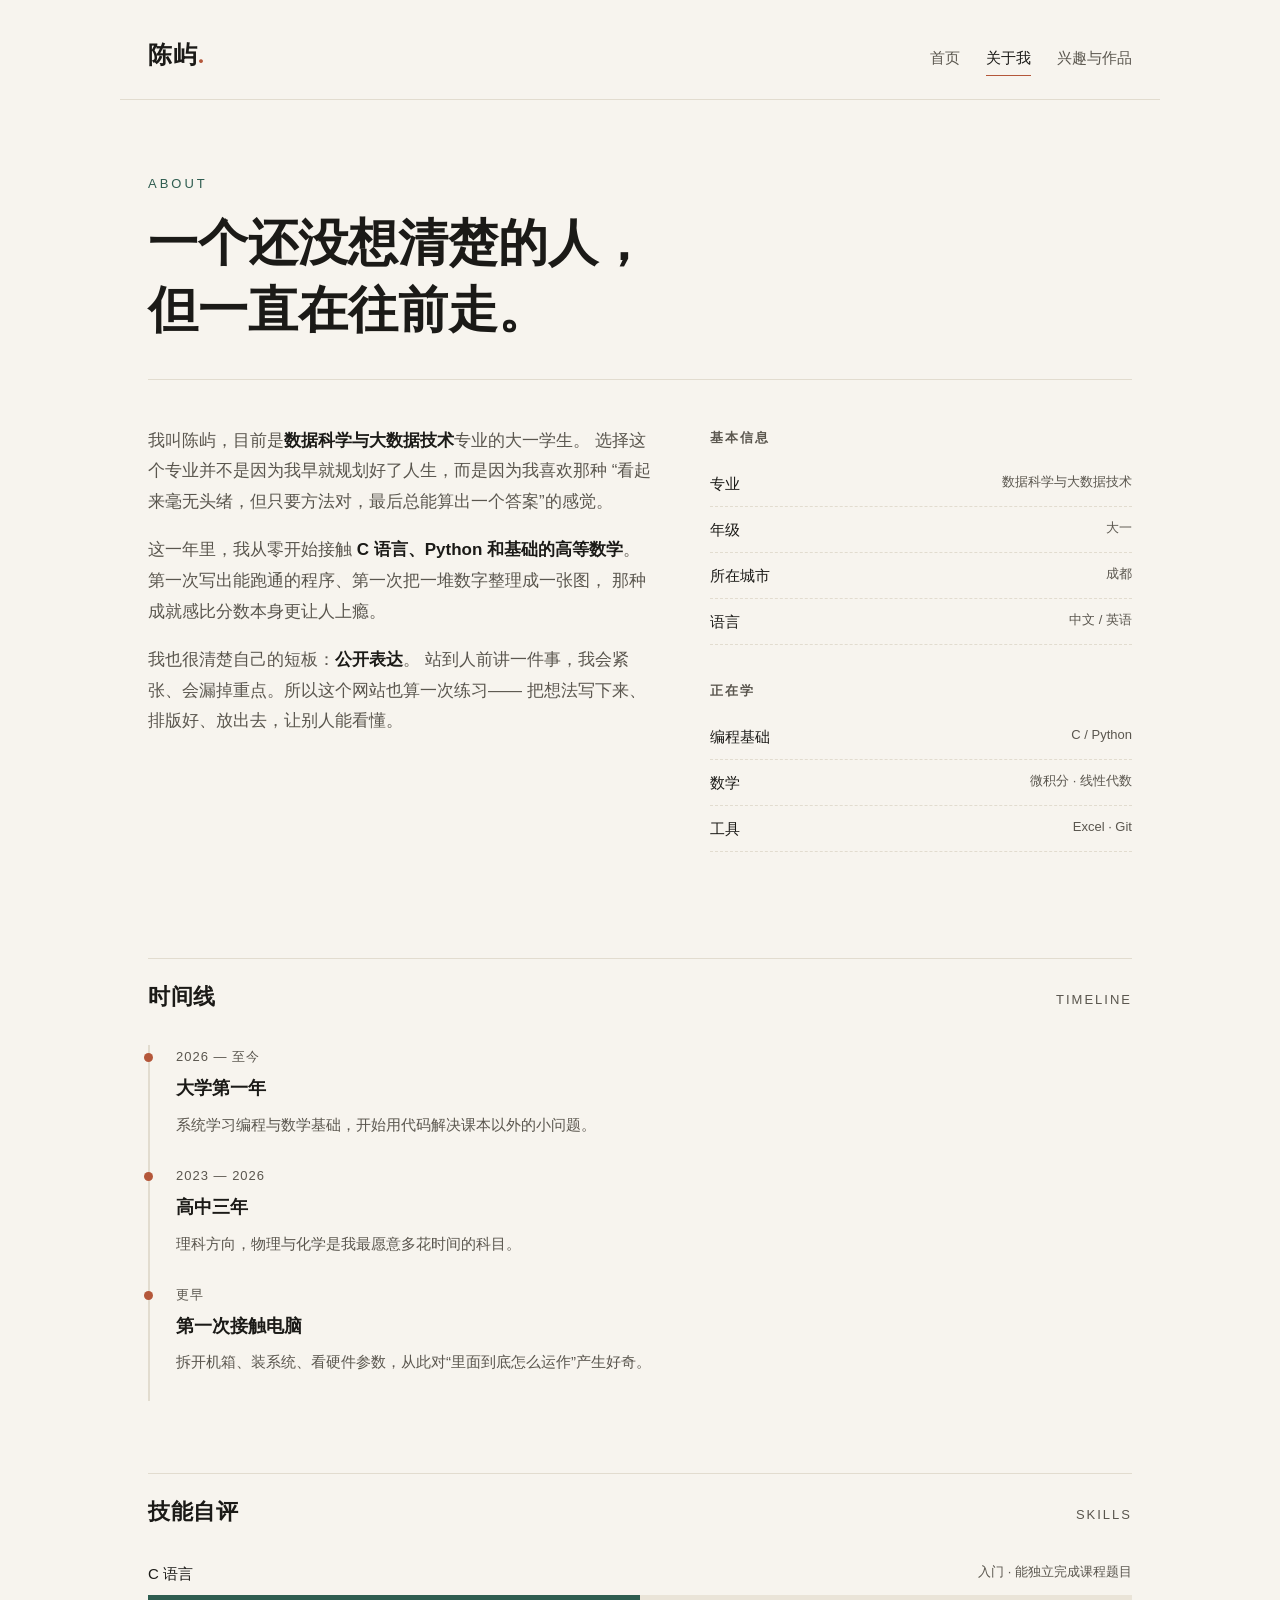
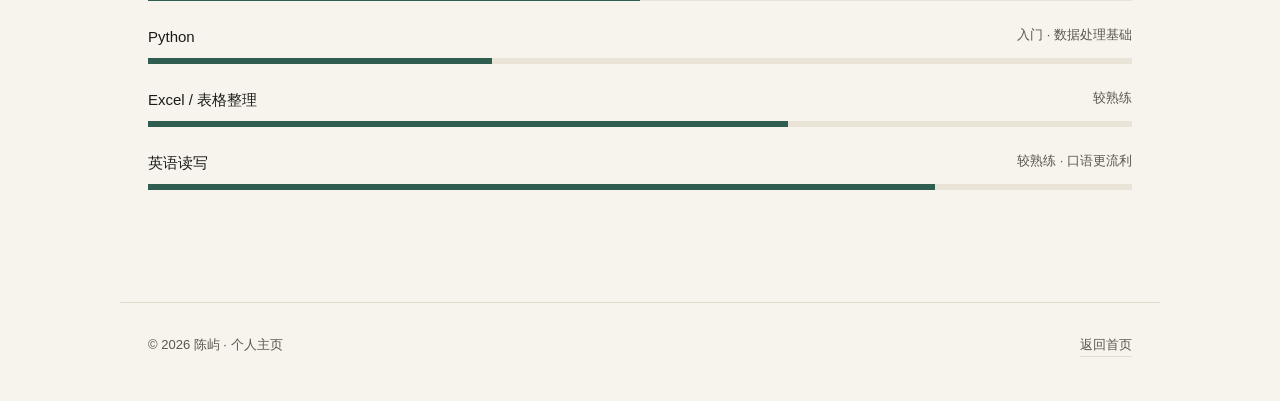
==== about.html @ 1a2fe1fd "Add files via upload" ====
<!DOCTYPE html>
<html lang="zh-CN">
<head>
  <meta charset="UTF-8">
  <meta name="viewport" content="width=device-width, initial-scale=1.0">
  <title>关于我 · 陈屿</title>
  <link rel="stylesheet" href="style.css">
</head>
<body>
  <header class="site-header">
    <a class="brand" href="index.html">陈屿<span class="dot">.</span></a>
    <nav class="nav">
      <a href="index.html">首页</a>
      <a class="active" href="about.html">关于我</a>
      <a href="works.html">兴趣与作品</a>
    </nav>
  </header>

  <main>
    <section class="page-title">
      <p>ABOUT</p>
      <h1>一个还没想清楚的人，<br>但一直在往前走。</h1>
    </section>

    <div class="two-col">
      <div class="text">
        <p>
          我叫陈屿，目前是<strong>数据科学与大数据技术</strong>专业的大一学生。
          选择这个专业并不是因为我早就规划好了人生，而是因为我喜欢那种
          “看起来毫无头绪，但只要方法对，最后总能算出一个答案”的感觉。
        </p>
        <p>
          这一年里，我从零开始接触 <strong>C 语言、Python 和基础的高等数学</strong>。
          第一次写出能跑通的程序、第一次把一堆数字整理成一张图，
          那种成就感比分数本身更让人上瘾。
        </p>
        <p>
          我也很清楚自己的短板：<strong>公开表达</strong>。
          站到人前讲一件事，我会紧张、会漏掉重点。所以这个网站也算一次练习——
          把想法写下来、排版好、放出去，让别人能看懂。
        </p>
      </div>

      <div>
        <div class="info-block">
          <h4>基本信息</h4>
          <ul>
            <li>专业<span>数据科学与大数据技术</span></li>
            <li>年级<span>大一</span></li>
            <li>所在城市<span>成都</span></li>
            <li>语言<span>中文 / 英语</span></li>
          </ul>
        </div>

        <div class="info-block">
          <h4>正在学</h4>
          <ul>
            <li>编程基础<span>C / Python</span></li>
            <li>数学<span>微积分 · 线性代数</span></li>
            <li>工具<span>Excel · Git</span></li>
          </ul>
        </div>
      </div>
    </div>

    <section class="section">
      <div class="section-head">
        <h2>时间线</h2>
        <span>timeline</span>
      </div>
      <div class="timeline">
        <div class="timeline-item">
          <p class="when">2026 — 至今</p>
          <h3>大学第一年</h3>
          <p>系统学习编程与数学基础，开始用代码解决课本以外的小问题。</p>
        </div>
        <div class="timeline-item">
          <p class="when">2023 — 2026</p>
          <h3>高中三年</h3>
          <p>理科方向，物理与化学是我最愿意多花时间的科目。</p>
        </div>
        <div class="timeline-item">
          <p class="when">更早</p>
          <h3>第一次接触电脑</h3>
          <p>拆开机箱、装系统、看硬件参数，从此对“里面到底怎么运作”产生好奇。</p>
        </div>
      </div>
    </section>

    <section class="section">
      <div class="section-head">
        <h2>技能自评</h2>
        <span>skills</span>
      </div>
      <div class="skills">
        <div class="skill">
          <p class="row">C 语言 <em>入门 · 能独立完成课程题目</em></p>
          <div class="track"><div class="fill w50"></div></div>
        </div>
        <div class="skill">
          <p class="row">Python <em>入门 · 数据处理基础</em></p>
          <div class="track"><div class="fill w35"></div></div>
        </div>
        <div class="skill">
          <p class="row">Excel / 表格整理 <em>较熟练</em></p>
          <div class="track"><div class="fill w65"></div></div>
        </div>
        <div class="skill">
          <p class="row">英语读写 <em>较熟练 · 口语更流利</em></p>
          <div class="track"><div class="fill w80"></div></div>
        </div>
      </div>
    </section>
  </main>

  <footer class="site-footer">
    <span>© 2026 陈屿 · 个人主页</span>
    <a href="index.html">返回首页</a>
  </footer>
</body>
</html>
---- style.css ----
/* ===== 基础设定 ===== */
:root {
  --ink: #1b1a17;
  --ink-soft: #5a564e;
  --paper: #f7f4ee;
  --card: #fffdf8;
  --line: #e2dccf;
  --accent: #2f5d50;
  --accent-warm: #b4573a;
  --max: 1040px;
}

* {
  margin: 0;
  padding: 0;
  box-sizing: border-box;
}

html {
  scroll-behavior: smooth;
}

body {
  background: var(--paper);
  color: var(--ink);
  font-family: -apple-system, "PingFang SC", "Microsoft YaHei", "Helvetica Neue", sans-serif;
  font-size: 17px;
  line-height: 1.8;
  -webkit-font-smoothing: antialiased;
}

img {
  max-width: 100%;
  display: block;
}

a {
  color: inherit;
  text-decoration: none;
}

/* ===== 页头 ===== */
.site-header {
  max-width: var(--max);
  margin: 0 auto;
  padding: 34px 28px 22px;
  display: flex;
  align-items: baseline;
  justify-content: space-between;
  gap: 20px;
  border-bottom: 1px solid var(--line);
}

.brand {
  font-family: Georgia, "Songti SC", "SimSun", serif;
  font-size: 24px;
  letter-spacing: 1px;
  font-weight: 700;
}

.brand .dot {
  color: var(--accent-warm);
}

.nav {
  display: flex;
  gap: 26px;
  font-size: 15px;
  color: var(--ink-soft);
}

.nav a {
  padding-bottom: 4px;
  border-bottom: 1px solid transparent;
  transition: color 0.2s ease, border-color 0.2s ease;
}

.nav a:hover {
  color: var(--ink);
  border-bottom-color: var(--ink);
}

.nav a.active {
  color: var(--ink);
  border-bottom-color: var(--accent-warm);
}

/* ===== 通用容器 ===== */
main {
  max-width: var(--max);
  margin: 0 auto;
  padding: 0 28px 90px;
}

.section {
  padding-top: 72px;
}

.section-head {
  display: flex;
  align-items: baseline;
  justify-content: space-between;
  gap: 20px;
  margin-bottom: 28px;
  border-top: 1px solid var(--line);
  padding-top: 18px;
}

.section-head h2 {
  font-family: Georgia, "Songti SC", "SimSun", serif;
  font-size: 22px;
  font-weight: 600;
  letter-spacing: 0.5px;
}

.section-head span {
  font-size: 13px;
  color: var(--ink-soft);
  letter-spacing: 2px;
  text-transform: uppercase;
}

/* ===== 首屏 ===== */
.hero {
  padding: 84px 0 40px;
}

.eyebrow {
  font-size: 13px;
  letter-spacing: 3px;
  color: var(--accent);
  margin-bottom: 26px;
}

.hero h1 {
  font-family: Georgia, "Songti SC", "SimSun", serif;
  font-size: clamp(38px, 6vw, 68px);
  line-height: 1.28;
  font-weight: 600;
  letter-spacing: 1px;
  max-width: 15em;
}

.hero .lead {
  margin-top: 30px;
  max-width: 34em;
  color: var(--ink-soft);
}

.hero-actions {
  margin-top: 38px;
  display: flex;
  flex-wrap: wrap;
  gap: 14px;
}

.btn {
  display: inline-block;
  padding: 12px 26px;
  border: 1px solid var(--ink);
  border-radius: 2px;
  font-size: 15px;
  letter-spacing: 1px;
  transition: background 0.2s ease, color 0.2s ease;
}

.btn:hover {
  background: var(--ink);
  color: var(--paper);
}

.btn.ghost {
  border-color: var(--line);
  color: var(--ink-soft);
}

.btn.ghost:hover {
  background: transparent;
  border-color: var(--ink);
  color: var(--ink);
}

/* ===== 卡片网格 ===== */
.grid {
  display: grid;
  grid-template-columns: repeat(3, 1fr);
  gap: 22px;
}

.card {
  background: var(--card);
  border: 1px solid var(--line);
  padding: 30px 26px 32px;
  transition: transform 0.25s ease, border-color 0.25s ease;
}

.card:hover {
  transform: translateY(-4px);
  border-color: var(--accent);
}

.card .num {
  font-family: Georgia, serif;
  font-size: 13px;
  color: var(--accent-warm);
  letter-spacing: 2px;
}

.card h3 {
  font-family: Georgia, "Songti SC", "SimSun", serif;
  font-size: 20px;
  font-weight: 600;
  margin: 12px 0 10px;
}

.card p {
  font-size: 15px;
  color: var(--ink-soft);
  line-height: 1.85;
}

/* ===== 引言 ===== */
.quote {
  margin-top: 64px;
  padding: 40px 0 0;
  border-top: 1px solid var(--line);
}

.quote p {
  font-family: Georgia, "Songti SC", "SimSun", serif;
  font-size: clamp(20px, 2.6vw, 27px);
  line-height: 1.7;
  max-width: 30em;
  color: var(--ink);
}

.quote .from {
  margin-top: 16px;
  font-family: inherit;
  font-size: 14px;
  color: var(--ink-soft);
  letter-spacing: 1px;
}

/* ===== 关于页 ===== */
.page-title {
  padding: 72px 0 10px;
  border-bottom: 1px solid var(--line);
  padding-bottom: 34px;
}

.page-title p {
  font-size: 13px;
  letter-spacing: 3px;
  color: var(--accent);
  margin-bottom: 14px;
}

.page-title h1 {
  font-family: Georgia, "Songti SC", "SimSun", serif;
  font-size: clamp(32px, 4.6vw, 50px);
  font-weight: 600;
  line-height: 1.35;
}

.two-col {
  display: grid;
  grid-template-columns: 1.2fr 1fr;
  gap: 56px;
  padding-top: 46px;
}

.two-col .text p {
  color: var(--ink-soft);
  margin-bottom: 18px;
}

.two-col .text p strong {
  color: var(--ink);
  font-weight: 600;
}

.info-block h4 {
  font-size: 13px;
  letter-spacing: 2px;
  color: var(--ink-soft);
  margin-bottom: 12px;
}

.info-block {
  margin-bottom: 34px;
}

.info-block ul {
  list-style: none;
  font-size: 15px;
}

.info-block li {
  padding: 9px 0;
  border-bottom: 1px dashed var(--line);
  display: flex;
  justify-content: space-between;
  gap: 12px;
}

.info-block li span {
  color: var(--ink-soft);
  font-size: 13px;
}

/* ===== 时间线 ===== */
.timeline {
  margin-top: 8px;
  border-left: 2px solid var(--line);
  padding-left: 26px;
}

.timeline-item {
  position: relative;
  padding-bottom: 26px;
}

.timeline-item::before {
  content: "";
  position: absolute;
  left: -32px;
  top: 8px;
  width: 9px;
  height: 9px;
  border-radius: 50%;
  background: var(--accent-warm);
}

.timeline-item .when {
  font-size: 13px;
  letter-spacing: 1px;
  color: var(--ink-soft);
}

.timeline-item h3 {
  font-family: Georgia, "Songti SC", "SimSun", serif;
  font-size: 18px;
  font-weight: 600;
  margin: 4px 0 6px;
}

.timeline-item p {
  font-size: 15px;
  color: var(--ink-soft);
}

/* ===== 技能条 ===== */
.skills {
  margin-top: 10px;
}

.skill {
  margin-bottom: 22px;
}

.skill .row {
  display: flex;
  justify-content: space-between;
  font-size: 15px;
  margin-bottom: 8px;
}

.skill .row em {
  font-style: normal;
  color: var(--ink-soft);
  font-size: 13px;
}

.track {
  height: 6px;
  background: #eae4d8;
}

.fill {
  height: 6px;
  background: var(--accent);
}

.fill.w80 { width: 80%; }
.fill.w65 { width: 65%; }
.fill.w50 { width: 50%; }
.fill.w35 { width: 35%; }

/* ===== 作品页 ===== */
.works-grid {
  display: grid;
  grid-template-columns: repeat(2, 1fr);
  gap: 24px;
  padding-top: 46px;
}

.work {
  background: var(--card);
  border: 1px solid var(--line);
  padding: 34px 30px;
}

.work .tag {
  display: inline-block;
  font-size: 12px;
  letter-spacing: 1px;
  color: var(--accent);
  border: 1px solid var(--line);
  padding: 3px 10px;
  margin-bottom: 16px;
}

.work h3 {
  font-family: Georgia, "Songti SC", "SimSun", serif;
  font-size: 21px;
  font-weight: 600;
  margin-bottom: 10px;
}

.work p {
  font-size: 15px;
  color: var(--ink-soft);
}

.work ul {
  list-style: none;
  margin-top: 16px;
  font-size: 14px;
  color: var(--ink-soft);
}

.work ul li {
  padding: 5px 0;
}

.work ul li::before {
  content: "— ";
  color: var(--accent-warm);
}

/* ===== 页脚 ===== */
.site-footer {
  border-top: 1px solid var(--line);
  padding: 30px 28px 44px;
  max-width: var(--max);
  margin: 0 auto;
  display: flex;
  justify-content: space-between;
  flex-wrap: wrap;
  gap: 12px;
  font-size: 13px;
  color: var(--ink-soft);
}

.site-footer a {
  border-bottom: 1px solid var(--line);
}

.site-footer a:hover {
  border-bottom-color: var(--ink);
  color: var(--ink);
}

/* ===== 响应式 ===== */
@media (max-width: 860px) {
  .grid,
  .works-grid,
  .two-col {
    grid-template-columns: 1fr;
    gap: 22px;
  }

  .hero {
    padding-top: 56px;
  }

  .site-header {
    flex-direction: column;
    align-items: flex-start;
    gap: 12px;
  }

  .nav {
    gap: 20px;
  }

  main {
    padding-bottom: 60px;
  }
}
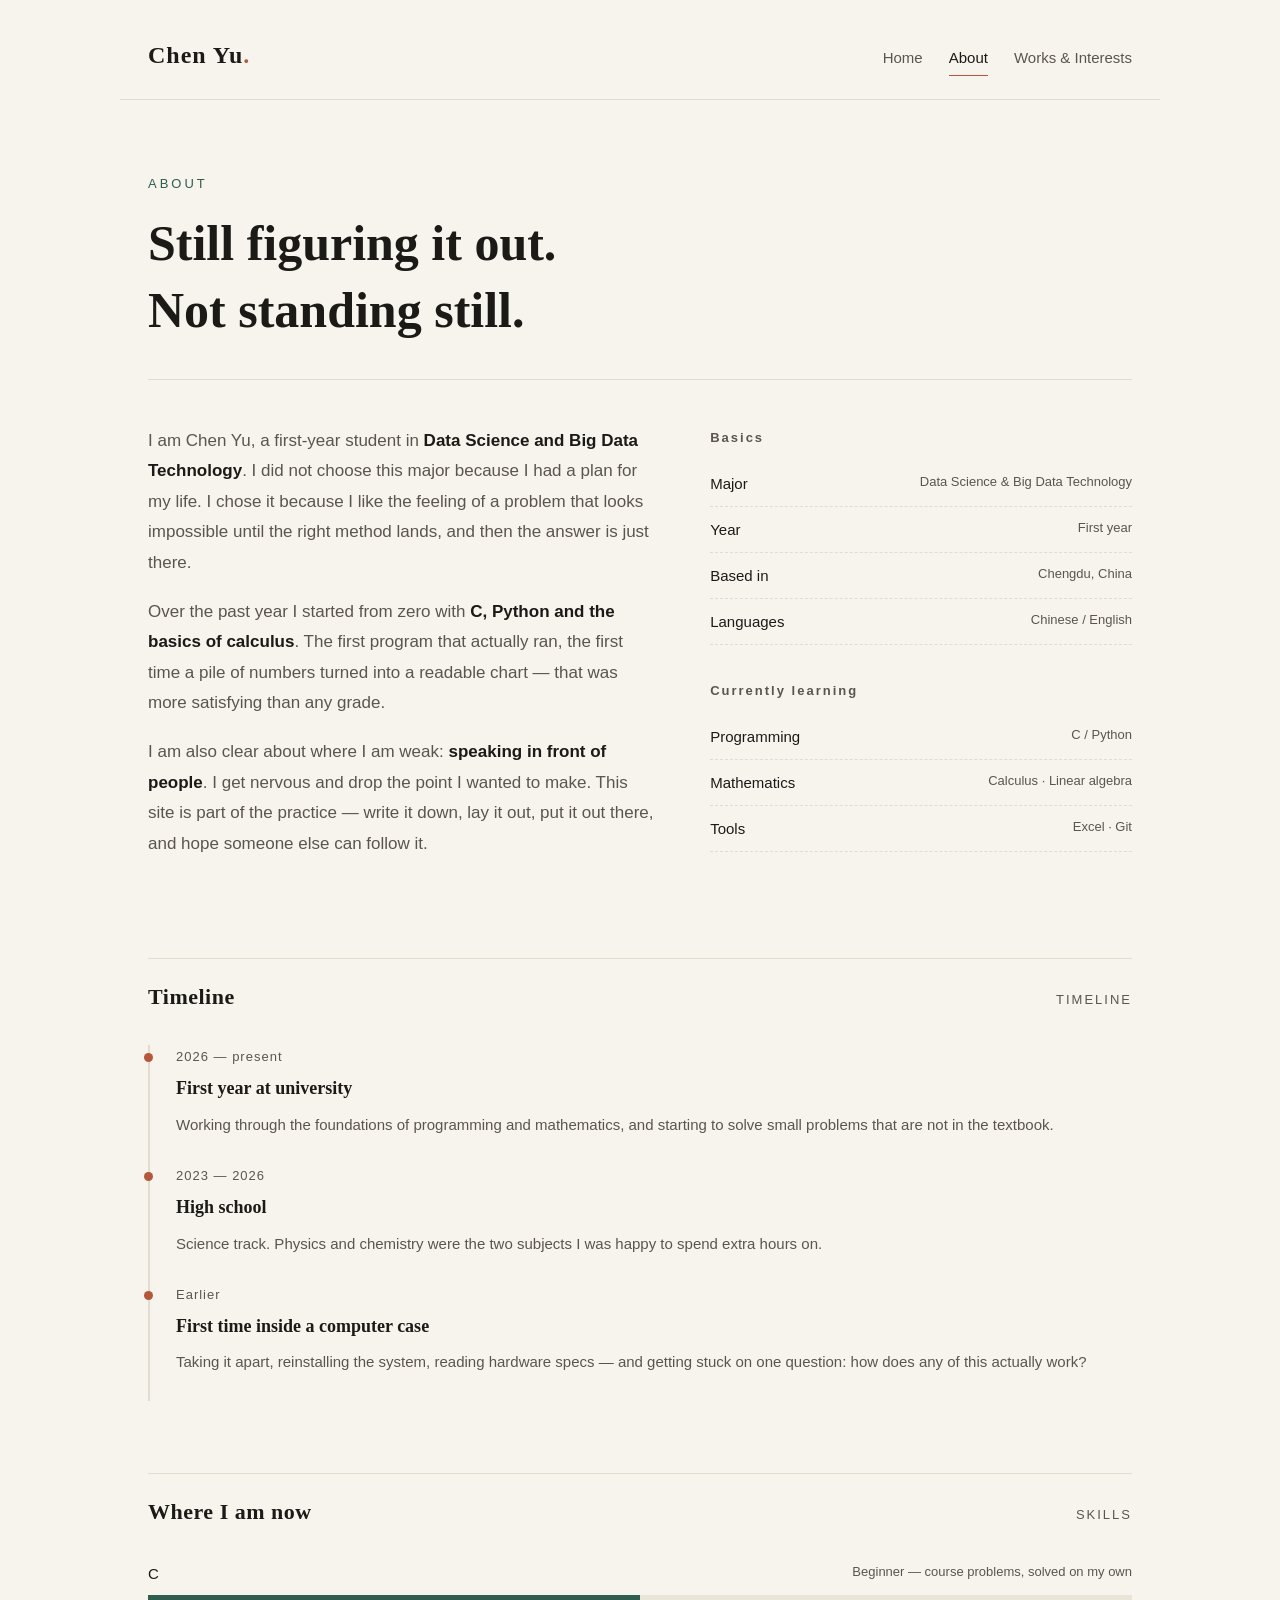
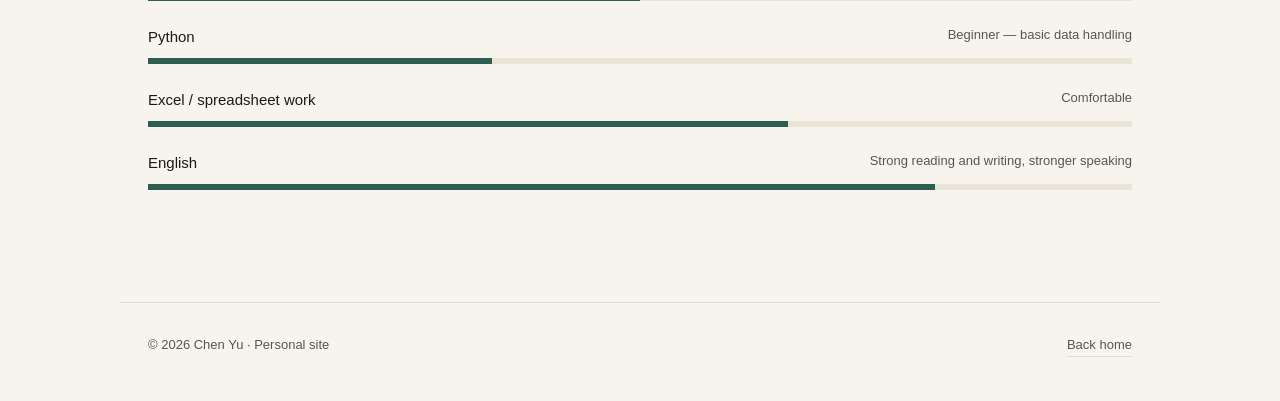
==== commit 81ee6cd2: "Add files via upload" ====
--- a/about.html
+++ b/about.html
@@ -1,63 +1,64 @@
 <!DOCTYPE html>
-<html lang="zh-CN">
+<html lang="en">
 <head>
   <meta charset="UTF-8">
   <meta name="viewport" content="width=device-width, initial-scale=1.0">
-  <title>关于我 · 陈屿</title>
+  <title>About · Chen Yu</title>
   <link rel="stylesheet" href="style.css">
 </head>
 <body>
   <header class="site-header">
-    <a class="brand" href="index.html">陈屿<span class="dot">.</span></a>
+    <a class="brand" href="index.html">Chen Yu<span class="dot">.</span></a>
     <nav class="nav">
-      <a href="index.html">首页</a>
-      <a class="active" href="about.html">关于我</a>
-      <a href="works.html">兴趣与作品</a>
+      <a href="index.html">Home</a>
+      <a class="active" href="about.html">About</a>
+      <a href="works.html">Works &amp; Interests</a>
     </nav>
   </header>
 
   <main>
     <section class="page-title">
       <p>ABOUT</p>
-      <h1>一个还没想清楚的人，<br>但一直在往前走。</h1>
+      <h1>Still figuring it out.<br>Not standing still.</h1>
     </section>
 
     <div class="two-col">
       <div class="text">
         <p>
-          我叫陈屿，目前是<strong>数据科学与大数据技术</strong>专业的大一学生。
-          选择这个专业并不是因为我早就规划好了人生，而是因为我喜欢那种
-          “看起来毫无头绪，但只要方法对，最后总能算出一个答案”的感觉。
+          I am Chen Yu, a first-year student in <strong>Data Science and Big Data Technology</strong>.
+          I did not choose this major because I had a plan for my life. I chose it because I like
+          the feeling of a problem that looks impossible until the right method lands,
+          and then the answer is just there.
         </p>
         <p>
-          这一年里，我从零开始接触 <strong>C 语言、Python 和基础的高等数学</strong>。
-          第一次写出能跑通的程序、第一次把一堆数字整理成一张图，
-          那种成就感比分数本身更让人上瘾。
+          Over the past year I started from zero with <strong>C, Python and the basics of calculus</strong>.
+          The first program that actually ran, the first time a pile of numbers turned into a readable
+          chart — that was more satisfying than any grade.
         </p>
         <p>
-          我也很清楚自己的短板：<strong>公开表达</strong>。
-          站到人前讲一件事，我会紧张、会漏掉重点。所以这个网站也算一次练习——
-          把想法写下来、排版好、放出去，让别人能看懂。
+          I am also clear about where I am weak: <strong>speaking in front of people</strong>.
+          I get nervous and drop the point I wanted to make. This site is part of the practice —
+          write it down, lay it out, put it out there, and hope someone else can follow it.
         </p>
       </div>
 
       <div>
         <div class="info-block">
-          <h4>基本信息</h4>
+          <h4>Basics</h4>
           <ul>
-            <li>专业<span>数据科学与大数据技术</span></li>
-            <li>年级<span>大一</span></li>
-            <li>所在城市<span>成都</span></li>
-            <li>语言<span>中文 / 英语</span></li>
+            <li>Major<span>Data Science &amp; Big Data Technology</span></li>
+            <li>Year<span>First year</span></li>
+            <li>Based in<span>Chengdu, China</span></li>
+            <li>Languages<span>Chinese / English</span></li>
           </ul>
         </div>
 
         <div class="info-block">
-          <h4>正在学</h4>
+          <h4>Currently learning</h4>
           <ul>
-            <li>编程基础<span>C / Python</span></li>
-            <li>数学<span>微积分 · 线性代数</span></li>
-            <li>工具<span>Excel · Git</span></li>
+            <li>Programming<span>C / Python</span></li>
+            <li>Mathematics<span>Calculus · Linear algebra</span></li>
+            <li>Tools<span>Excel · Git</span></li>
           </ul>
         </div>
       </div>
@@ -65,48 +66,48 @@
 
     <section class="section">
       <div class="section-head">
-        <h2>时间线</h2>
+        <h2>Timeline</h2>
         <span>timeline</span>
       </div>
       <div class="timeline">
         <div class="timeline-item">
-          <p class="when">2026 — 至今</p>
-          <h3>大学第一年</h3>
-          <p>系统学习编程与数学基础，开始用代码解决课本以外的小问题。</p>
+          <p class="when">2026 — present</p>
+          <h3>First year at university</h3>
+          <p>Working through the foundations of programming and mathematics, and starting to solve small problems that are not in the textbook.</p>
         </div>
         <div class="timeline-item">
           <p class="when">2023 — 2026</p>
-          <h3>高中三年</h3>
-          <p>理科方向，物理与化学是我最愿意多花时间的科目。</p>
+          <h3>High school</h3>
+          <p>Science track. Physics and chemistry were the two subjects I was happy to spend extra hours on.</p>
         </div>
         <div class="timeline-item">
-          <p class="when">更早</p>
-          <h3>第一次接触电脑</h3>
-          <p>拆开机箱、装系统、看硬件参数，从此对“里面到底怎么运作”产生好奇。</p>
+          <p class="when">Earlier</p>
+          <h3>First time inside a computer case</h3>
+          <p>Taking it apart, reinstalling the system, reading hardware specs — and getting stuck on one question: how does any of this actually work?</p>
         </div>
       </div>
     </section>
 
     <section class="section">
       <div class="section-head">
-        <h2>技能自评</h2>
+        <h2>Where I am now</h2>
         <span>skills</span>
       </div>
       <div class="skills">
         <div class="skill">
-          <p class="row">C 语言 <em>入门 · 能独立完成课程题目</em></p>
+          <p class="row">C <em>Beginner — course problems, solved on my own</em></p>
           <div class="track"><div class="fill w50"></div></div>
         </div>
         <div class="skill">
-          <p class="row">Python <em>入门 · 数据处理基础</em></p>
+          <p class="row">Python <em>Beginner — basic data handling</em></p>
           <div class="track"><div class="fill w35"></div></div>
         </div>
         <div class="skill">
-          <p class="row">Excel / 表格整理 <em>较熟练</em></p>
+          <p class="row">Excel / spreadsheet work <em>Comfortable</em></p>
           <div class="track"><div class="fill w65"></div></div>
         </div>
         <div class="skill">
-          <p class="row">英语读写 <em>较熟练 · 口语更流利</em></p>
+          <p class="row">English <em>Strong reading and writing, stronger speaking</em></p>
           <div class="track"><div class="fill w80"></div></div>
         </div>
       </div>
@@ -114,8 +115,8 @@
   </main>
 
   <footer class="site-footer">
-    <span>© 2026 陈屿 · 个人主页</span>
-    <a href="index.html">返回首页</a>
+    <span>© 2026 Chen Yu · Personal site</span>
+    <a href="index.html">Back home</a>
   </footer>
 </body>
 </html>
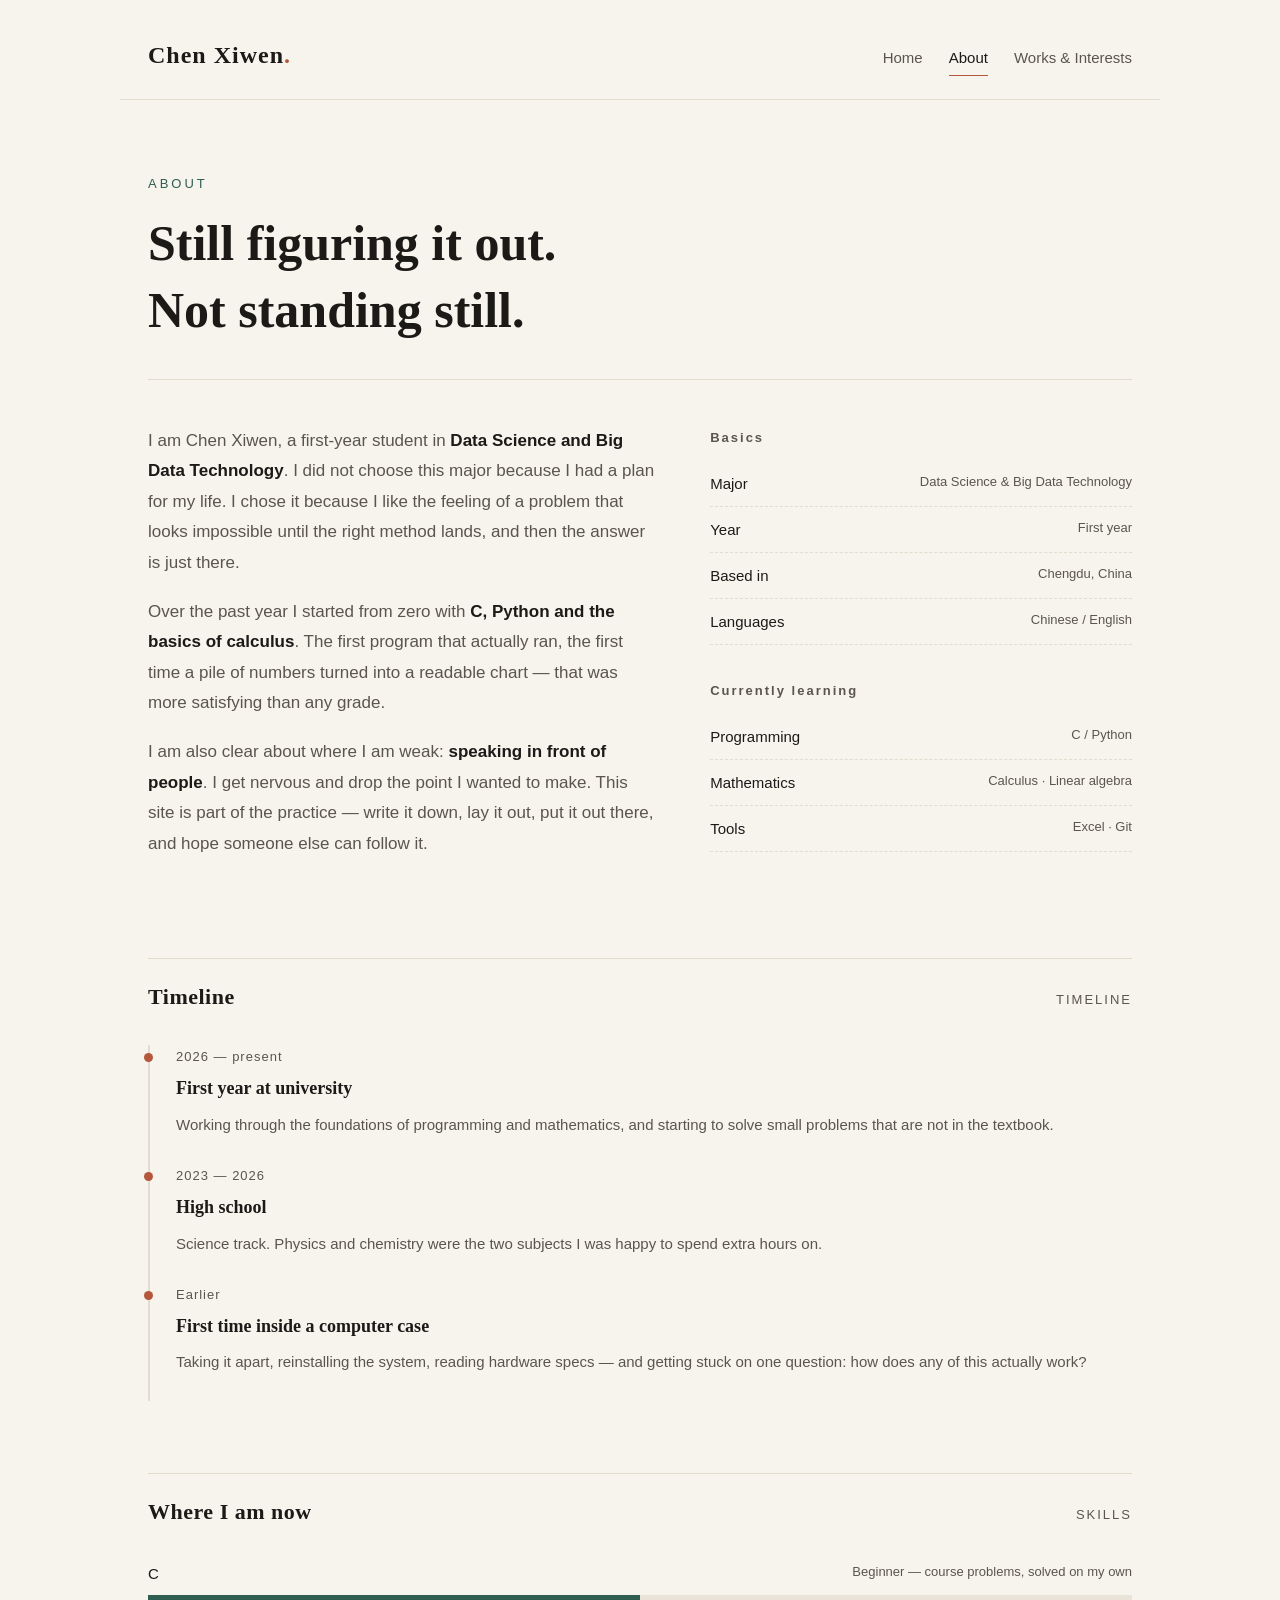
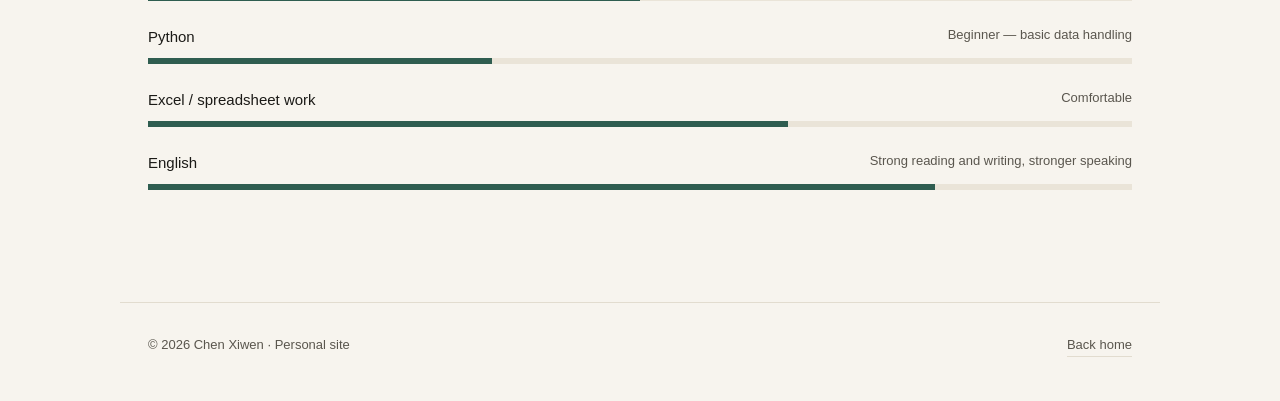
==== commit 95c221fc: "Add files via upload" ====
--- a/about.html
+++ b/about.html
@@ -3,12 +3,12 @@
 <head>
   <meta charset="UTF-8">
   <meta name="viewport" content="width=device-width, initial-scale=1.0">
-  <title>About · Chen Yu</title>
+  <title>About · Chen Xiwen</title>
   <link rel="stylesheet" href="style.css">
 </head>
 <body>
   <header class="site-header">
-    <a class="brand" href="index.html">Chen Yu<span class="dot">.</span></a>
+    <a class="brand" href="index.html">Chen Xiwen<span class="dot">.</span></a>
     <nav class="nav">
       <a href="index.html">Home</a>
       <a class="active" href="about.html">About</a>
@@ -25,7 +25,7 @@
     <div class="two-col">
       <div class="text">
         <p>
-          I am Chen Yu, a first-year student in <strong>Data Science and Big Data Technology</strong>.
+          I am Chen Xiwen, a first-year student in <strong>Data Science and Big Data Technology</strong>.
           I did not choose this major because I had a plan for my life. I chose it because I like
           the feeling of a problem that looks impossible until the right method lands,
           and then the answer is just there.
@@ -115,7 +115,7 @@
   </main>
 
   <footer class="site-footer">
-    <span>© 2026 Chen Yu · Personal site</span>
+    <span>© 2026 Chen Xiwen · Personal site</span>
     <a href="index.html">Back home</a>
   </footer>
 </body>
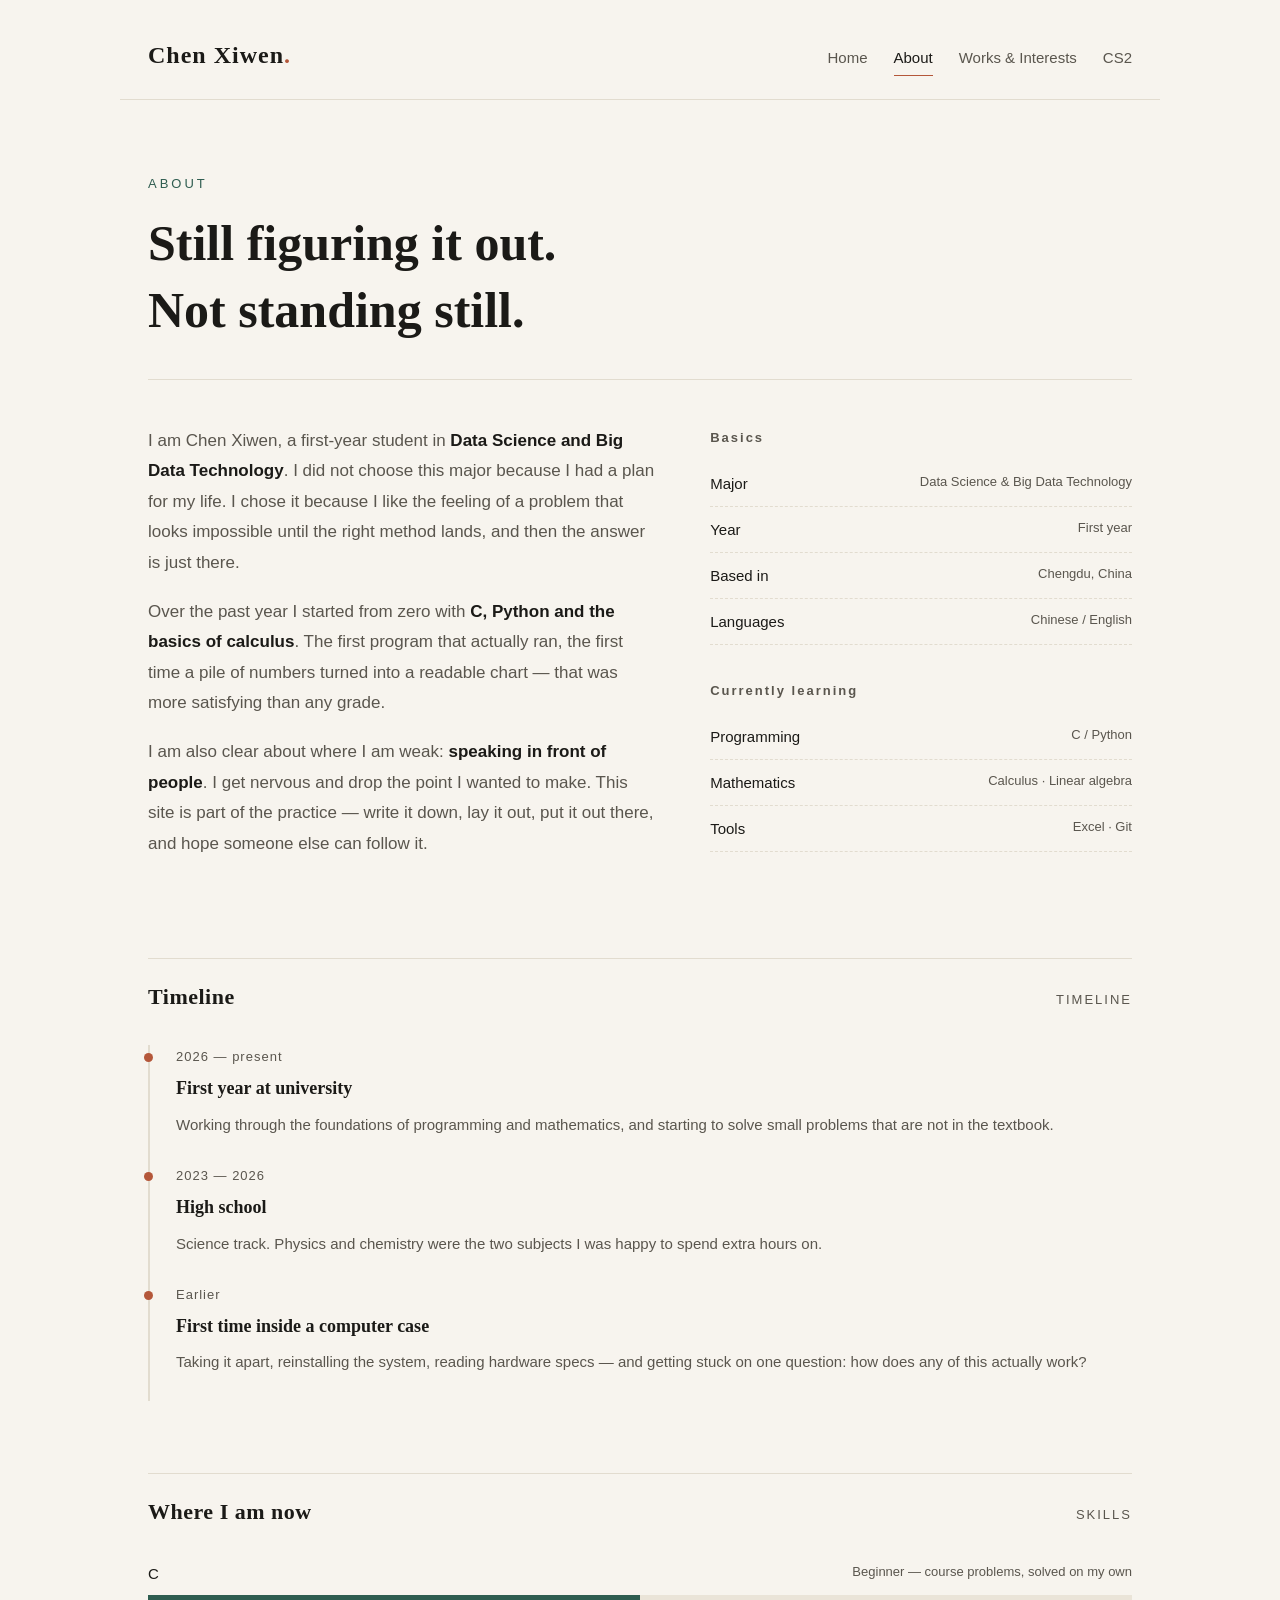
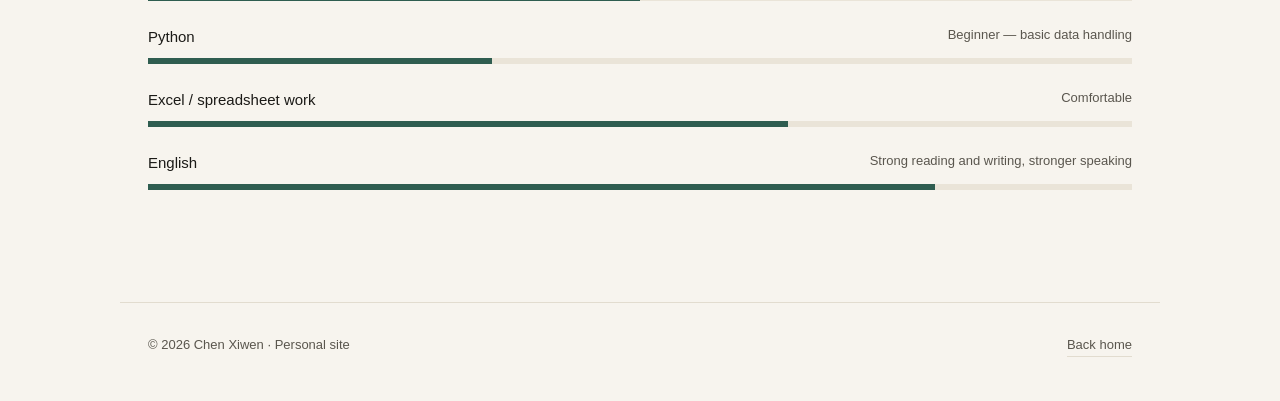
==== commit 4683c439: "Add files via upload" ====
--- a/about.html
+++ b/about.html
@@ -13,6 +13,7 @@
       <a href="index.html">Home</a>
       <a class="active" href="about.html">About</a>
       <a href="works.html">Works &amp; Interests</a>
+      <a href="cs2.html">CS2</a>
     </nav>
   </header>
 
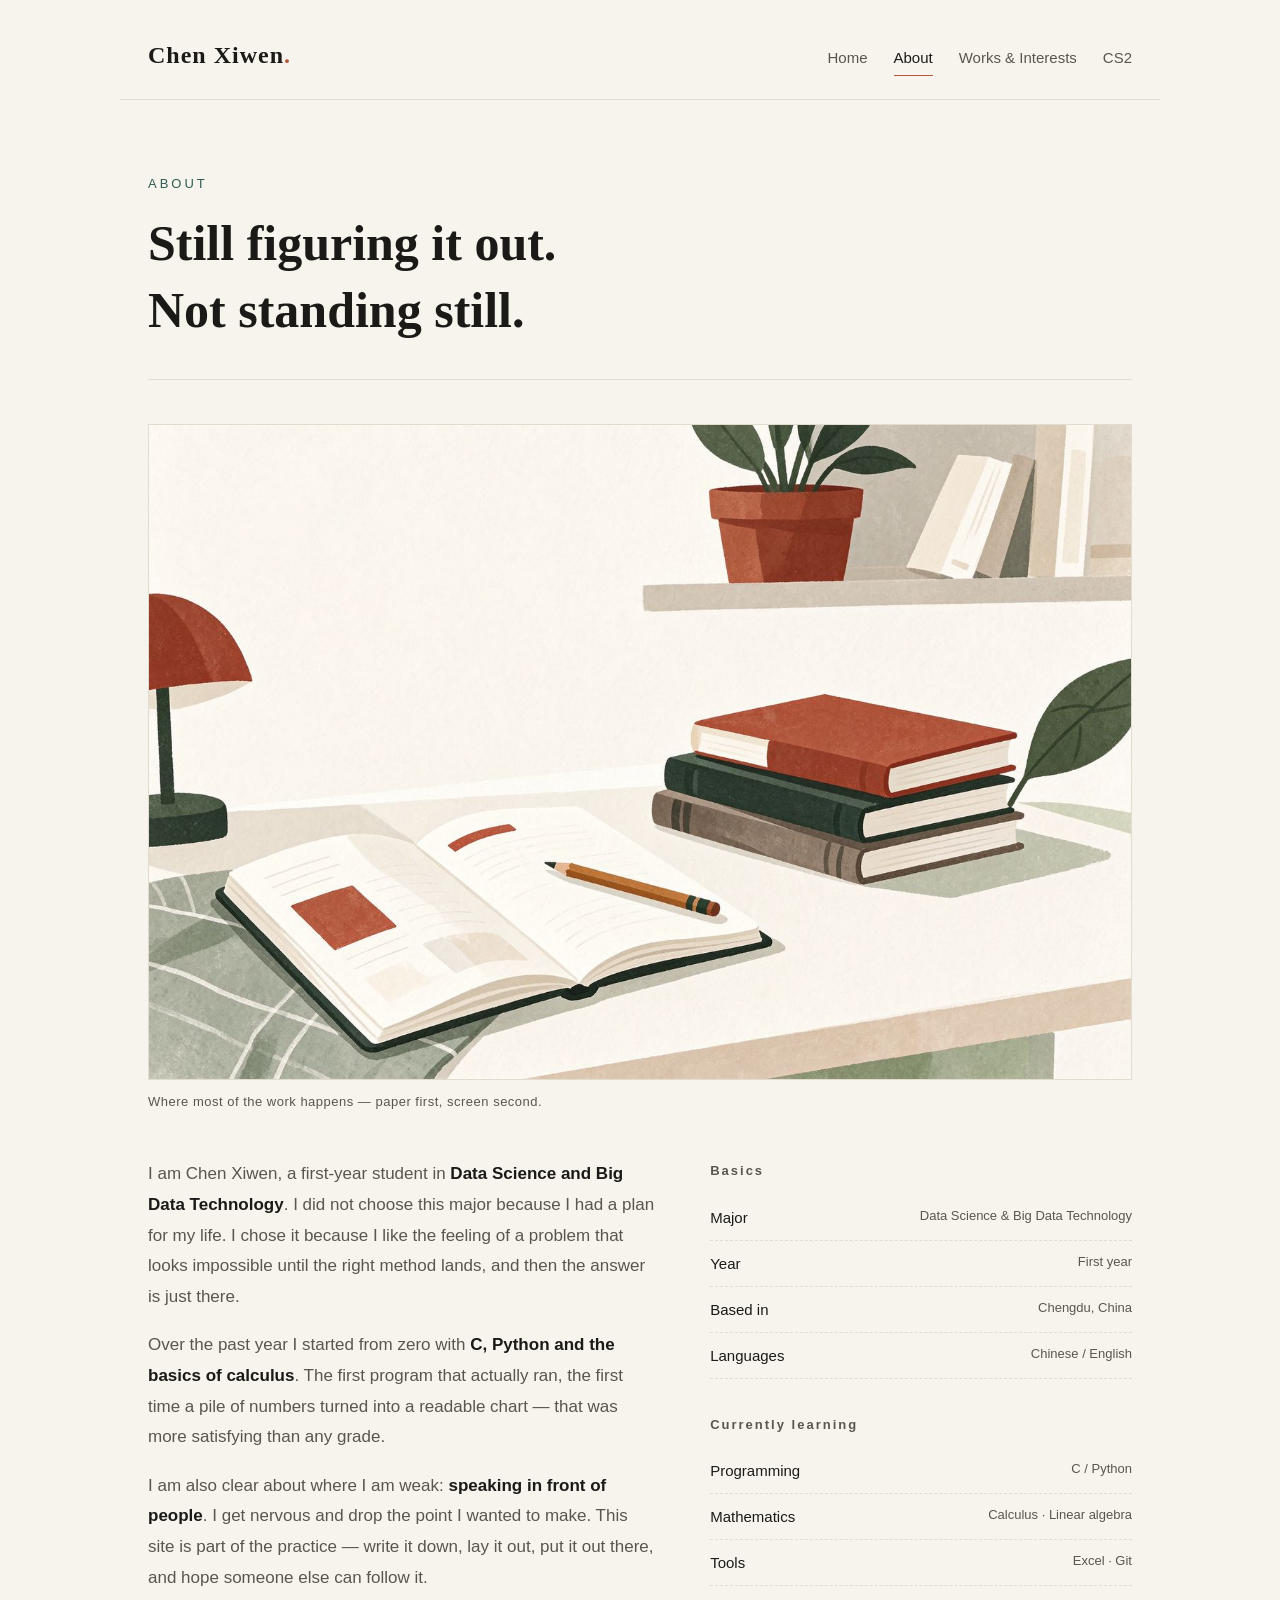
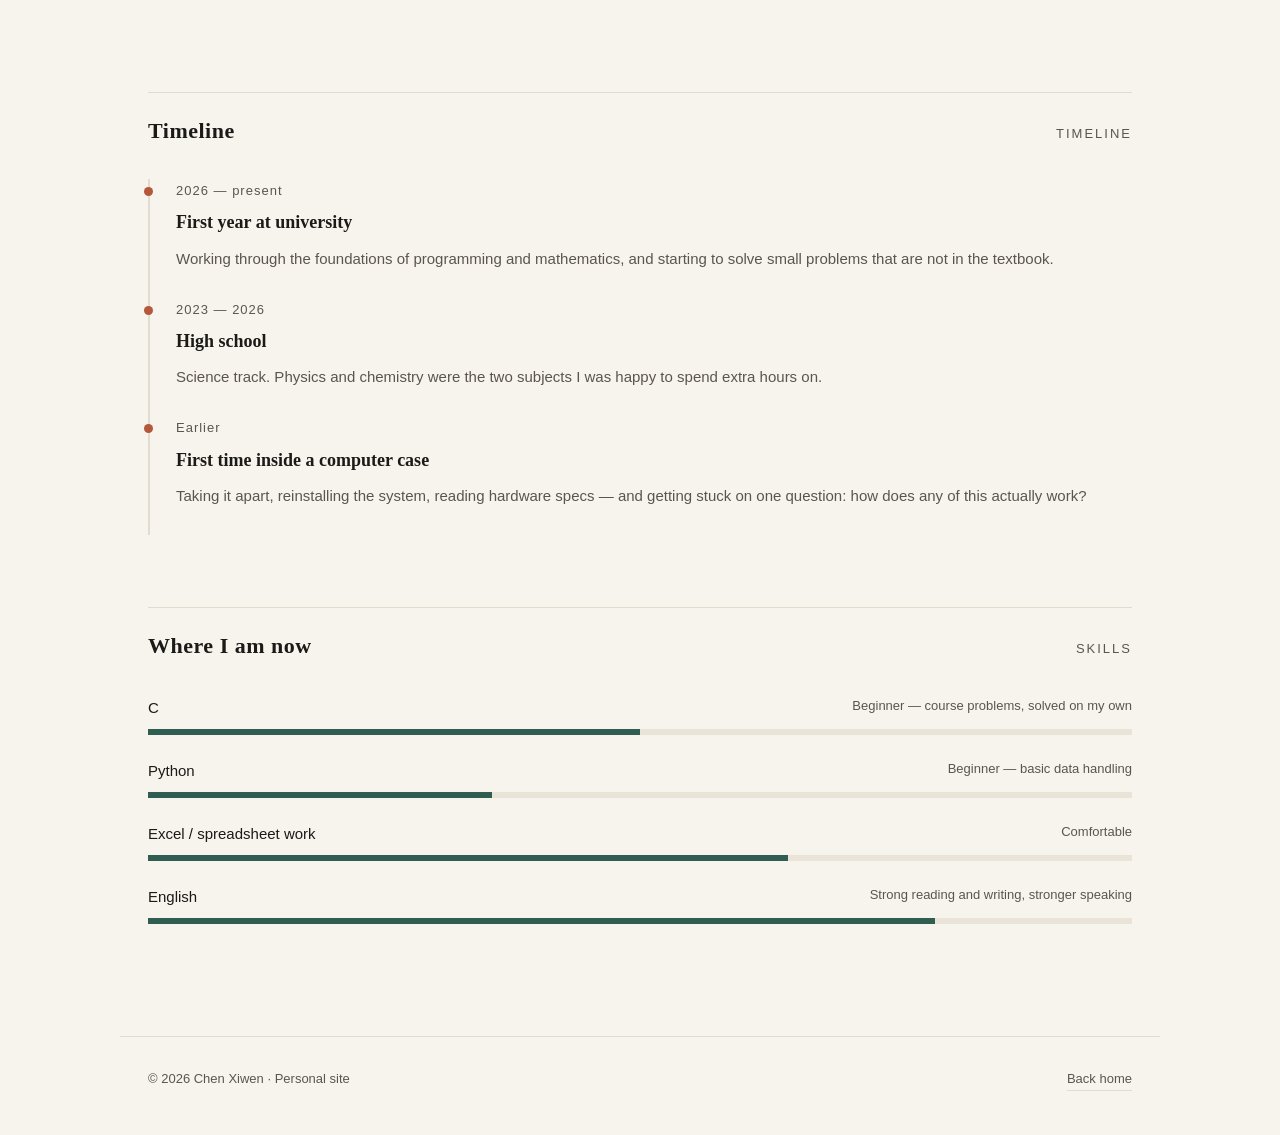
==== commit 9253324b: "Add files via upload" ====
--- a/about.html
+++ b/about.html
@@ -3,6 +3,7 @@
 <head>
   <meta charset="UTF-8">
   <meta name="viewport" content="width=device-width, initial-scale=1.0">
+  <meta name="description" content="About Chen Xiwen: first-year Data Science and Big Data Technology student — major, city, what he is learning this semester, a short timeline and a self-assessed skill list.">
   <title>About · Chen Xiwen</title>
   <link rel="stylesheet" href="style.css">
 </head>
@@ -13,7 +14,7 @@
       <a href="index.html">Home</a>
       <a class="active" href="about.html">About</a>
       <a href="works.html">Works &amp; Interests</a>
-      <a href="cs2.html">CS2</a>
+      <a href="https://chenceven.github.io/cs2/">CS2</a>
     </nav>
   </header>
 
@@ -22,6 +23,11 @@
       <p>ABOUT</p>
       <h1>Still figuring it out.<br>Not standing still.</h1>
     </section>
+
+    <figure class="media">
+      <img src="desk.jpg" alt="An illustrated desk corner: an open notebook with a red bookmark, a pencil, three stacked books and a small plant">
+      <figcaption>Where most of the work happens — paper first, screen second.</figcaption>
+    </figure>
 
     <div class="two-col">
       <div class="text">
--- a/style.css
+++ b/style.css
@@ -489,3 +489,134 @@
     padding-bottom: 60px;
   }
 }
+
+/* ===== 图片、表格、表单与无障碍 ===== */
+.skip {
+  position: absolute;
+  left: -9999px;
+  top: 0;
+  padding: 10px 18px;
+  background: var(--ink);
+  color: var(--paper);
+  font-size: 14px;
+  z-index: 20;
+}
+
+.skip:focus {
+  left: 16px;
+  top: 16px;
+}
+
+a:focus-visible,
+button:focus-visible,
+input:focus-visible {
+  outline: 2px solid var(--accent-warm);
+  outline-offset: 3px;
+}
+
+.media {
+  margin: 44px 0 0;
+}
+
+.media img {
+  width: 100%;
+  height: auto;
+  border: 1px solid var(--line);
+  background: var(--card);
+}
+
+.media figcaption {
+  margin-top: 10px;
+  font-size: 13px;
+  letter-spacing: 0.5px;
+  color: var(--ink-soft);
+}
+
+.table-wrap {
+  overflow-x: auto;
+}
+
+table {
+  width: 100%;
+  border-collapse: collapse;
+  background: var(--card);
+  border: 1px solid var(--line);
+  font-size: 15px;
+}
+
+table caption {
+  caption-side: top;
+  text-align: left;
+  padding-bottom: 12px;
+  font-size: 13px;
+  letter-spacing: 1px;
+  color: var(--ink-soft);
+}
+
+table th,
+table td {
+  padding: 12px 16px;
+  border-bottom: 1px solid var(--line);
+  text-align: left;
+  vertical-align: top;
+}
+
+table th {
+  font-size: 12px;
+  letter-spacing: 1.5px;
+  text-transform: uppercase;
+  color: var(--ink-soft);
+  background: #f1ece3;
+  font-weight: 600;
+}
+
+table tbody tr:last-child td {
+  border-bottom: none;
+}
+
+table tbody tr:hover {
+  background: #faf6ee;
+}
+
+.search-form {
+  display: flex;
+  flex-wrap: wrap;
+  gap: 10px;
+  margin-top: 20px;
+  max-width: 520px;
+}
+
+.search-form input {
+  flex: 1 1 240px;
+  min-width: 0;
+  padding: 11px 14px;
+  border: 1px solid var(--line);
+  border-radius: 2px;
+  background: var(--card);
+  color: var(--ink);
+  font-family: inherit;
+  font-size: 15px;
+}
+
+.search-form input::placeholder {
+  color: var(--ink-soft);
+}
+
+button.btn {
+  flex: 0 0 auto;
+  padding: 11px 26px;
+  border: 1px solid var(--ink);
+  border-radius: 2px;
+  background: transparent;
+  color: var(--ink);
+  font-family: inherit;
+  font-size: 15px;
+  letter-spacing: 1px;
+  cursor: pointer;
+  transition: background 0.2s ease, color 0.2s ease;
+}
+
+button.btn:hover {
+  background: var(--ink);
+  color: var(--paper);
+}
